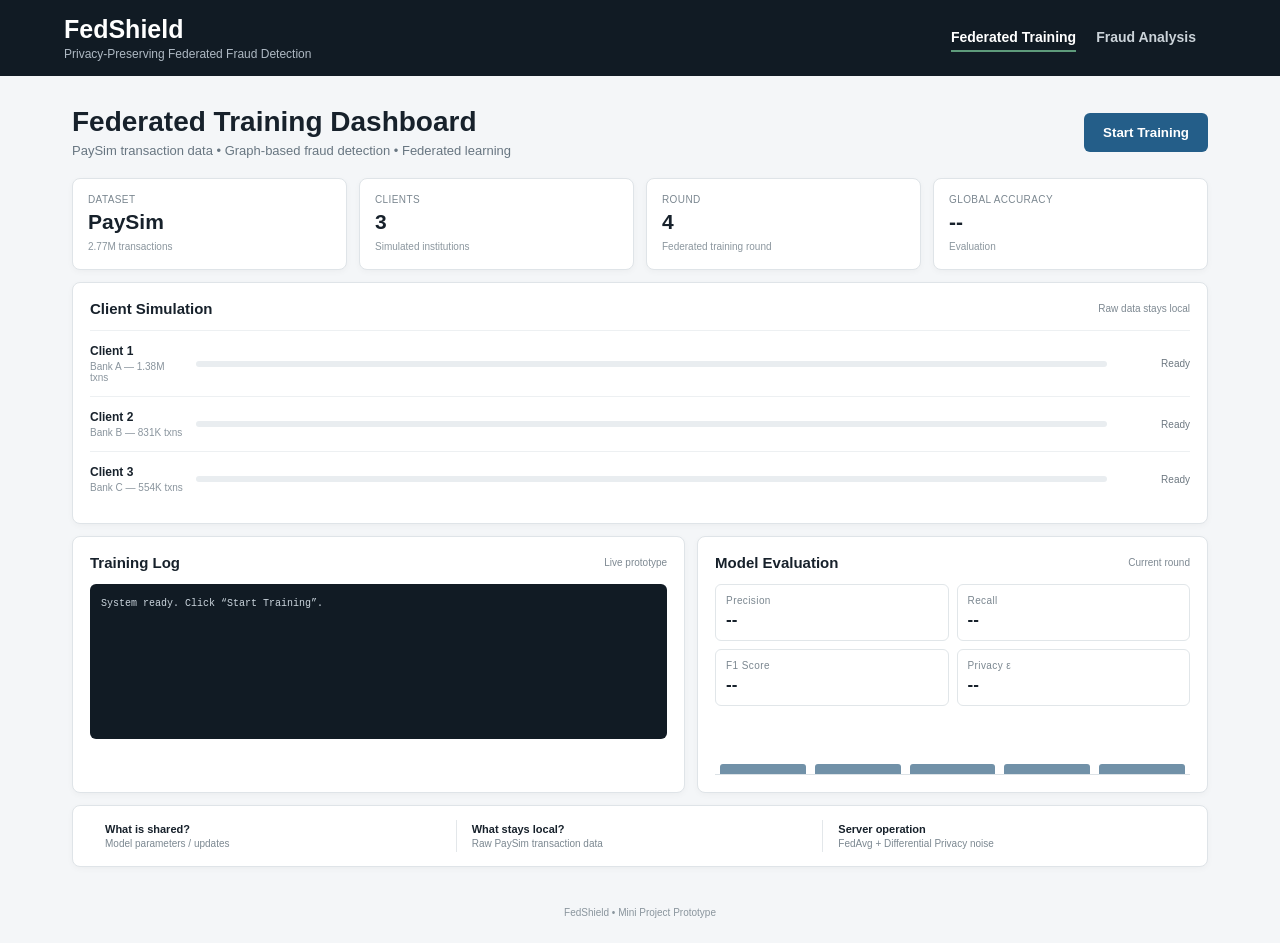
==== FedShield_UI/index.html @ 6a1a7c6f "Initial commit - FedShield federated learning fraud detection system" ====
<!DOCTYPE html>
<html lang="en">
<head>
<meta charset="UTF-8">
<meta name="viewport" content="width=device-width,initial-scale=1.0">
<title>FedShield | Federated Fraud Detection</title>
<link rel="stylesheet" href="style.css">
</head>
<body>
<header class="topbar">
  <div><div class="brand">FedShield</div><div class="subtitle">Privacy-Preserving Federated Fraud Detection</div></div>
  <nav class="nav-menu">
    <a href="index.html" class="active">Federated Training</a>
    <a href="fraud_detection.html">Fraud Analysis</a>
  </nav>
</header>

<main class="wrap">
  <section class="hero">
    <div><h1>Federated Training Dashboard</h1><p>PaySim transaction data • Graph-based fraud detection • Federated learning</p></div>
    <button id="startBtn">Start Training</button>
  </section>

  <section class="stats">
    <div class="card"><label>DATASET</label><strong>PaySim</strong><small>2.77M transactions</small></div>
    <div class="card"><label>CLIENTS</label><strong>3</strong><small>Simulated institutions</small></div>
    <div class="card"><label>ROUND</label><strong id="round">4</strong><small>Federated training round</small></div>
    <div class="card"><label>GLOBAL ACCURACY</label><strong id="accuracy">--</strong><small>Evaluation</small></div>
  </section>

  <section class="main-grid">
    <div class="card panel">
      <div class="panel-head"><h2>Client Simulation</h2><span>Raw data stays local</span></div>
      <div class="client" id="c1"><div class="client-name"><b>Client 1</b><small>Bank A — 1.38M txns</small></div><div class="bar"><i></i></div><em>Ready</em></div>
      <div class="client" id="c2"><div class="client-name"><b>Client 2</b><small>Bank B — 831K txns</small></div><div class="bar"><i></i></div><em>Ready</em></div>
      <div class="client" id="c3"><div class="client-name"><b>Client 3</b><small>Bank C — 554K txns</small></div><div class="bar"><i></i></div><em>Ready</em></div>
    </div>


  </section>

  <section class="bottom-grid">
    <div class="card panel"><div class="panel-head"><h2>Training Log</h2><span>Live prototype</span></div><div class="log" id="log"><div>System ready. Click &#8220;Start Training&#8221;.</div></div></div>
    <div class="card panel"><div class="panel-head"><h2>Model Evaluation</h2><span>Current round</span></div>
      <div class="metrics"><div><label>Precision</label><b id="precision">--</b></div><div><label>Recall</label><b id="recall">--</b></div><div><label>F1 Score</label><b id="f1">--</b></div><div><label>Privacy &#949;</label><b id="epsilon">--</b></div></div>
      <div class="chart"><i id="b1"></i><i id="b2"></i><i id="b3"></i><i id="b4"></i><i id="b5"></i></div>
    </div>
  </section>

  <section class="architecture card">
    <div><b>What is shared?</b><span>Model parameters / updates</span></div>
    <div><b>What stays local?</b><span>Raw PaySim transaction data</span></div>
    <div><b>Server operation</b><span>FedAvg + Differential Privacy noise</span></div>
  </section>
</main>
<footer>FedShield &#8226; Mini Project Prototype</footer>
<script src="script.js"></script>
</body>
</html>
---- FedShield_UI/style.css ----
*{box-sizing:border-box}body{margin:0;background:#f4f6f8;color:#17212b;font-family:Segoe UI,Arial,sans-serif}.topbar{height:76px;background:#111b24;color:#fff;display:flex;align-items:center;justify-content:space-between;padding:0 5%;}.brand{font-size:25px;font-weight:700}.subtitle{font-size:12px;color:#aeb9c3;margin-top:3px}.badge{font-size:10px;border:1px solid #46525d;border-radius:15px;padding:7px 11px;color:#cbd3d9}.badge span{display:inline-block;width:6px;height:6px;background:#5e9b7b;border-radius:50%;margin-right:6px}.wrap{max-width:1180px;margin:30px auto;padding:0 22px}.hero{display:flex;justify-content:space-between;align-items:center;margin-bottom:20px}.hero h1{font-size:28px;margin:0 0 5px}.hero p{margin:0;color:#687681;font-size:13px}button{background:#245e89;color:#fff;border:0;border-radius:6px;padding:12px 19px;font-weight:600;cursor:pointer}button:hover{background:#1c4e73}button:disabled{opacity:.65;cursor:default}.stats{display:grid;grid-template-columns:repeat(4,1fr);gap:12px;margin-bottom:12px}.card{background:#fff;border:1px solid #dfe4e8;border-radius:8px;box-shadow:0 2px 6px rgba(0,0,0,.035)}.stats .card{padding:15px}.stats label,.metrics label{display:block;font-size:10px;color:#7b8790;letter-spacing:.4px}.stats strong{display:block;font-size:21px;margin:5px 0 2px}.stats small{color:#8b969e;font-size:10px}.main-grid{display:grid;grid-template-columns:1fr;gap:12px;margin-bottom:12px}.bottom-grid{display:grid;grid-template-columns:1.2fr 1fr;gap:12px;margin-bottom:12px}.panel{padding:17px}.panel-head{display:flex;justify-content:space-between;align-items:center;margin-bottom:13px}.panel-head h2{font-size:15px;margin:0}.panel-head span{font-size:10px;color:#7e8992}.client{display:grid;grid-template-columns:95px 1fr 72px;align-items:center;gap:11px;padding:13px 0;border-top:1px solid #edf0f2}.client-name b,.client-name small{display:block}.client-name b{font-size:12px}.client-name small{font-size:10px;color:#89949d;margin-top:3px}.bar{height:6px;background:#e9edf0;border-radius:8px;overflow:hidden}.bar i{display:block;width:0;height:100%;background:#2b6b98;transition:width .25s}.client em{font-style:normal;font-size:10px;text-align:right;color:#6d7881}.pipeline{display:flex;align-items:center;justify-content:center;gap:7px;padding:14px 0}.node{border:1px solid #ccd6dd;background:#fafbfc;border-radius:6px;padding:11px 9px;text-align:center;min-width:90px;font-size:11px;font-weight:600}.node small{display:block;font-size:9px;font-weight:400;color:#7d8891;margin-top:4px}.node.active{border-color:#9db9cb}.arrow{color:#87939c}.privacy{border-left:3px solid #4e8a72;background:#f2f7f4;padding:10px 12px;margin-top:5px}.privacy b{font-size:11px;display:block}.privacy span{font-size:10px;color:#6d7a73}.log{height:155px;background:#111b24;border-radius:6px;color:#cbd5dd;padding:11px;font:10px/1.8 Consolas,monospace;overflow:auto}.log .good{color:#a7ccb6}.metrics{display:grid;grid-template-columns:1fr 1fr;gap:8px}.metrics div{border:1px solid #e1e6e9;border-radius:6px;padding:10px}.metrics b{display:block;font-size:17px;margin-top:4px}.chart{height:60px;display:flex;align-items:end;gap:9px;border-bottom:1px solid #dce2e6;padding:10px 5px 0;margin-top:9px}.chart i{display:block;flex:1;height:20%;background:#7191a8;border-radius:3px 3px 0 0;transition:height .5s}.architecture{display:grid;grid-template-columns:repeat(3,1fr);padding:14px 17px}.architecture div{padding:3px 15px;border-right:1px solid #e3e7ea}.architecture div:last-child{border:0}.architecture b,.architecture span{display:block}.architecture b{font-size:11px}.architecture span{font-size:10px;color:#7c8891;margin-top:3px}footer{text-align:center;font-size:10px;color:#8a959d;padding:10px 0 25px}.nav-menu{display:flex;gap:20px;margin-left:auto;margin-right:20px}.nav-menu a{color:#cbd3d9;text-decoration:none;font-size:14px;font-weight:600;padding:5px 0;border-bottom:2px solid transparent;transition:all .2s}.nav-menu a:hover{color:#fff}.nav-menu a.active{color:#fff;border-bottom-color:#5e9b7b}.form-group{margin-bottom:15px;text-align:left;}.form-group label{display:block;font-size:12px;font-weight:600;color:#687681;margin-bottom:5px}.form-group input,.form-group select{width:100%;padding:10px;border:1px solid #dfe4e8;border-radius:6px;font-size:14px;background:#fafbfc;color:#17212b}.form-group input:focus,.form-group select:focus{outline:none;border-color:#2b6b98;background:#fff;}.form-grid{display:grid;grid-template-columns:1fr 1fr;gap:15px}.result-card{margin-top:20px;padding:20px;border-radius:8px;display:none;text-align:center;border:1px solid #dfe4e8}.result-card.fraud{background:#fff1f0;border-color:#ffa39e;color:#cf1322}.result-card.safe{background:#f6ffed;border-color:#b7eb8f;color:#389e0d}.result-card h3{margin:0 0 10px;font-size:20px}.result-card p{margin:0;font-size:14px}.analysis-panel{max-width:600px;margin:0 auto;text-align:left;}.analysis-panel .panel-head{margin-bottom:20px;}.analysis-panel button{width:100%;margin-top:10px;font-size:15px;padding:14px;}.loader{display:none;border:3px solid #f3f3f3;border-top:3px solid #245e89;border-radius:50%;width:24px;height:24px;animation:spin 1s linear infinite;margin:0 auto 10px;}@keyframes spin{0%{transform:rotate(0deg);}100%{transform:rotate(360deg);}}@media(max-width:800px){.stats,.main-grid,.bottom-grid,.architecture{grid-template-columns:1fr}.hero{gap:15px}.pipeline{flex-wrap:wrap}}
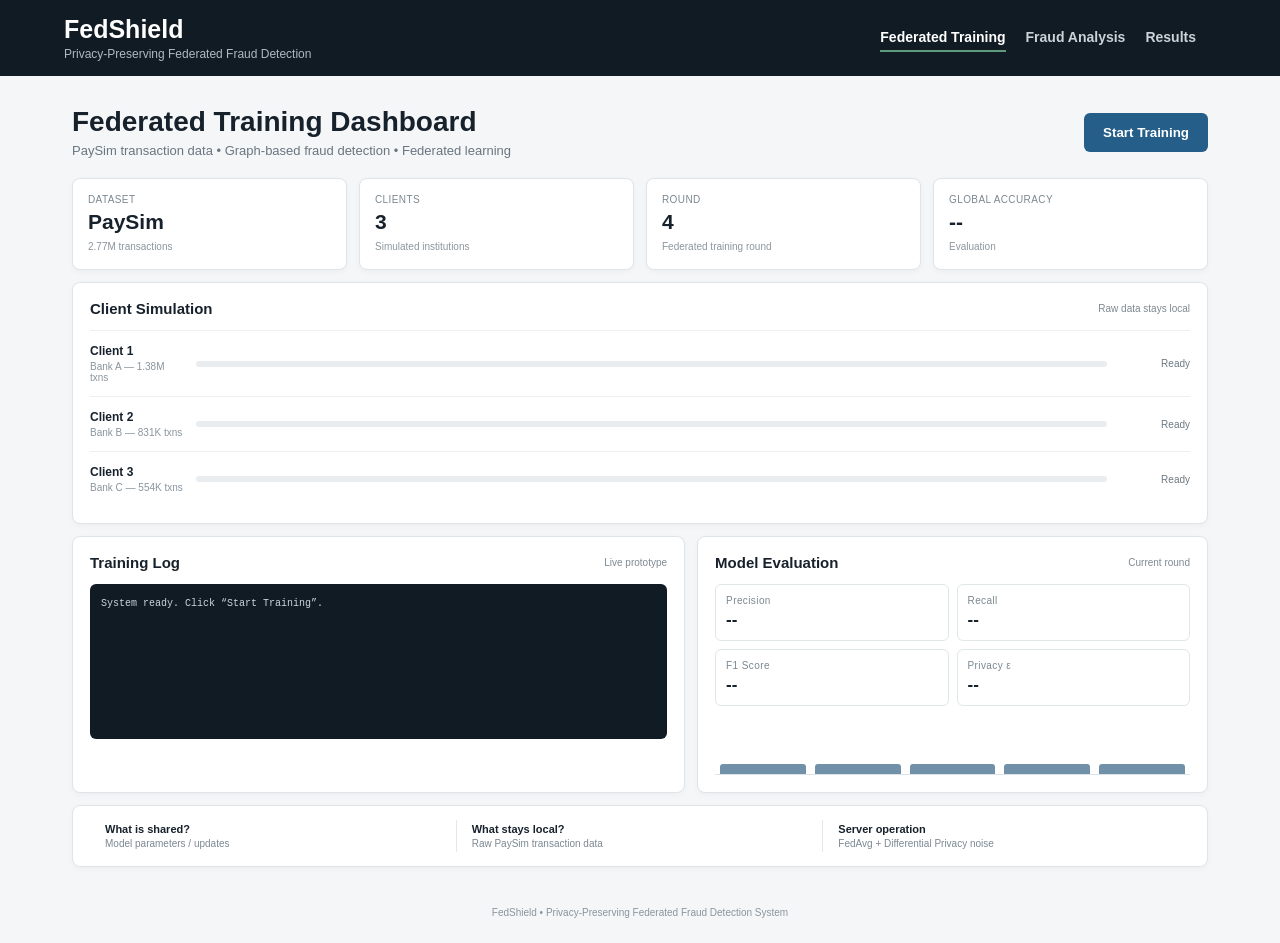
==== commit 24821d0d: "Add Model Results dashboard and update UI navigation" ====
--- a/FedShield_UI/index.html
+++ b/FedShield_UI/index.html
@@ -12,6 +12,7 @@
   <nav class="nav-menu">
     <a href="index.html" class="active">Federated Training</a>
     <a href="fraud_detection.html">Fraud Analysis</a>
+    <a href="results.html">Results</a>
   </nav>
 </header>
 
@@ -53,7 +54,7 @@
     <div><b>Server operation</b><span>FedAvg + Differential Privacy noise</span></div>
   </section>
 </main>
-<footer>FedShield &#8226; Mini Project Prototype</footer>
+<footer>FedShield &#8226; Privacy-Preserving Federated Fraud Detection System</footer>
 <script src="script.js"></script>
 </body>
 </html>
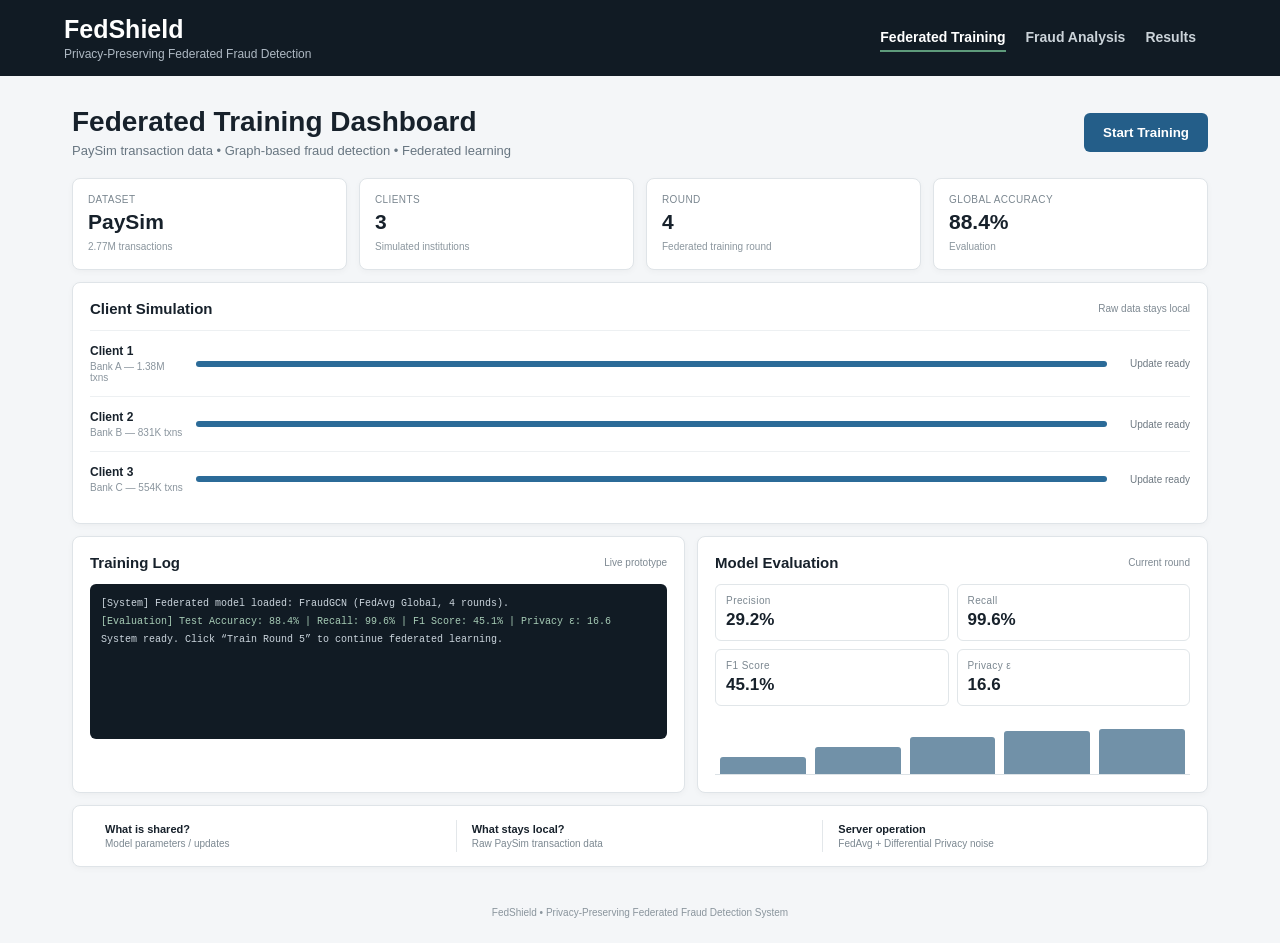
==== commit 8ed3ac8a: "Fix model evaluation 0% metrics, stabilize DP training, and restore baseline evaluation" ====
--- a/FedShield_UI/index.html
+++ b/FedShield_UI/index.html
@@ -26,25 +26,25 @@
     <div class="card"><label>DATASET</label><strong>PaySim</strong><small>2.77M transactions</small></div>
     <div class="card"><label>CLIENTS</label><strong>3</strong><small>Simulated institutions</small></div>
     <div class="card"><label>ROUND</label><strong id="round">4</strong><small>Federated training round</small></div>
-    <div class="card"><label>GLOBAL ACCURACY</label><strong id="accuracy">--</strong><small>Evaluation</small></div>
+    <div class="card"><label>GLOBAL ACCURACY</label><strong id="accuracy">88.4%</strong><small>Evaluation</small></div>
   </section>
 
   <section class="main-grid">
     <div class="card panel">
       <div class="panel-head"><h2>Client Simulation</h2><span>Raw data stays local</span></div>
-      <div class="client" id="c1"><div class="client-name"><b>Client 1</b><small>Bank A — 1.38M txns</small></div><div class="bar"><i></i></div><em>Ready</em></div>
-      <div class="client" id="c2"><div class="client-name"><b>Client 2</b><small>Bank B — 831K txns</small></div><div class="bar"><i></i></div><em>Ready</em></div>
-      <div class="client" id="c3"><div class="client-name"><b>Client 3</b><small>Bank C — 554K txns</small></div><div class="bar"><i></i></div><em>Ready</em></div>
+      <div class="client" id="c1"><div class="client-name"><b>Client 1</b><small>Bank A — 1.38M txns</small></div><div class="bar"><i style="width:100%"></i></div><em>Update ready</em></div>
+      <div class="client" id="c2"><div class="client-name"><b>Client 2</b><small>Bank B — 831K txns</small></div><div class="bar"><i style="width:100%"></i></div><em>Update ready</em></div>
+      <div class="client" id="c3"><div class="client-name"><b>Client 3</b><small>Bank C — 554K txns</small></div><div class="bar"><i style="width:100%"></i></div><em>Update ready</em></div>
     </div>
 
 
   </section>
 
   <section class="bottom-grid">
-    <div class="card panel"><div class="panel-head"><h2>Training Log</h2><span>Live prototype</span></div><div class="log" id="log"><div>System ready. Click &#8220;Start Training&#8221;.</div></div></div>
+    <div class="card panel"><div class="panel-head"><h2>Training Log</h2><span>Live prototype</span></div><div class="log" id="log"><div>[System] Federated model loaded: FraudGCN (FedAvg Global, 4 rounds).</div><div class="good">[Evaluation] Test Accuracy: 88.4% | Recall: 99.6% | F1 Score: 45.1% | Privacy &#949;: 16.6</div><div>System ready. Click &#8220;Train Round 5&#8221; to continue federated learning.</div></div></div>
     <div class="card panel"><div class="panel-head"><h2>Model Evaluation</h2><span>Current round</span></div>
-      <div class="metrics"><div><label>Precision</label><b id="precision">--</b></div><div><label>Recall</label><b id="recall">--</b></div><div><label>F1 Score</label><b id="f1">--</b></div><div><label>Privacy &#949;</label><b id="epsilon">--</b></div></div>
-      <div class="chart"><i id="b1"></i><i id="b2"></i><i id="b3"></i><i id="b4"></i><i id="b5"></i></div>
+      <div class="metrics"><div><label>Precision</label><b id="precision">29.2%</b></div><div><label>Recall</label><b id="recall">99.6%</b></div><div><label>F1 Score</label><b id="f1">45.1%</b></div><div><label>Privacy &#949;</label><b id="epsilon">16.6</b></div></div>
+      <div class="chart"><i id="b1" style="height:35%"></i><i id="b2" style="height:55%"></i><i id="b3" style="height:75%"></i><i id="b4" style="height:88%"></i><i id="b5" style="height:92%"></i></div>
     </div>
   </section>
 
